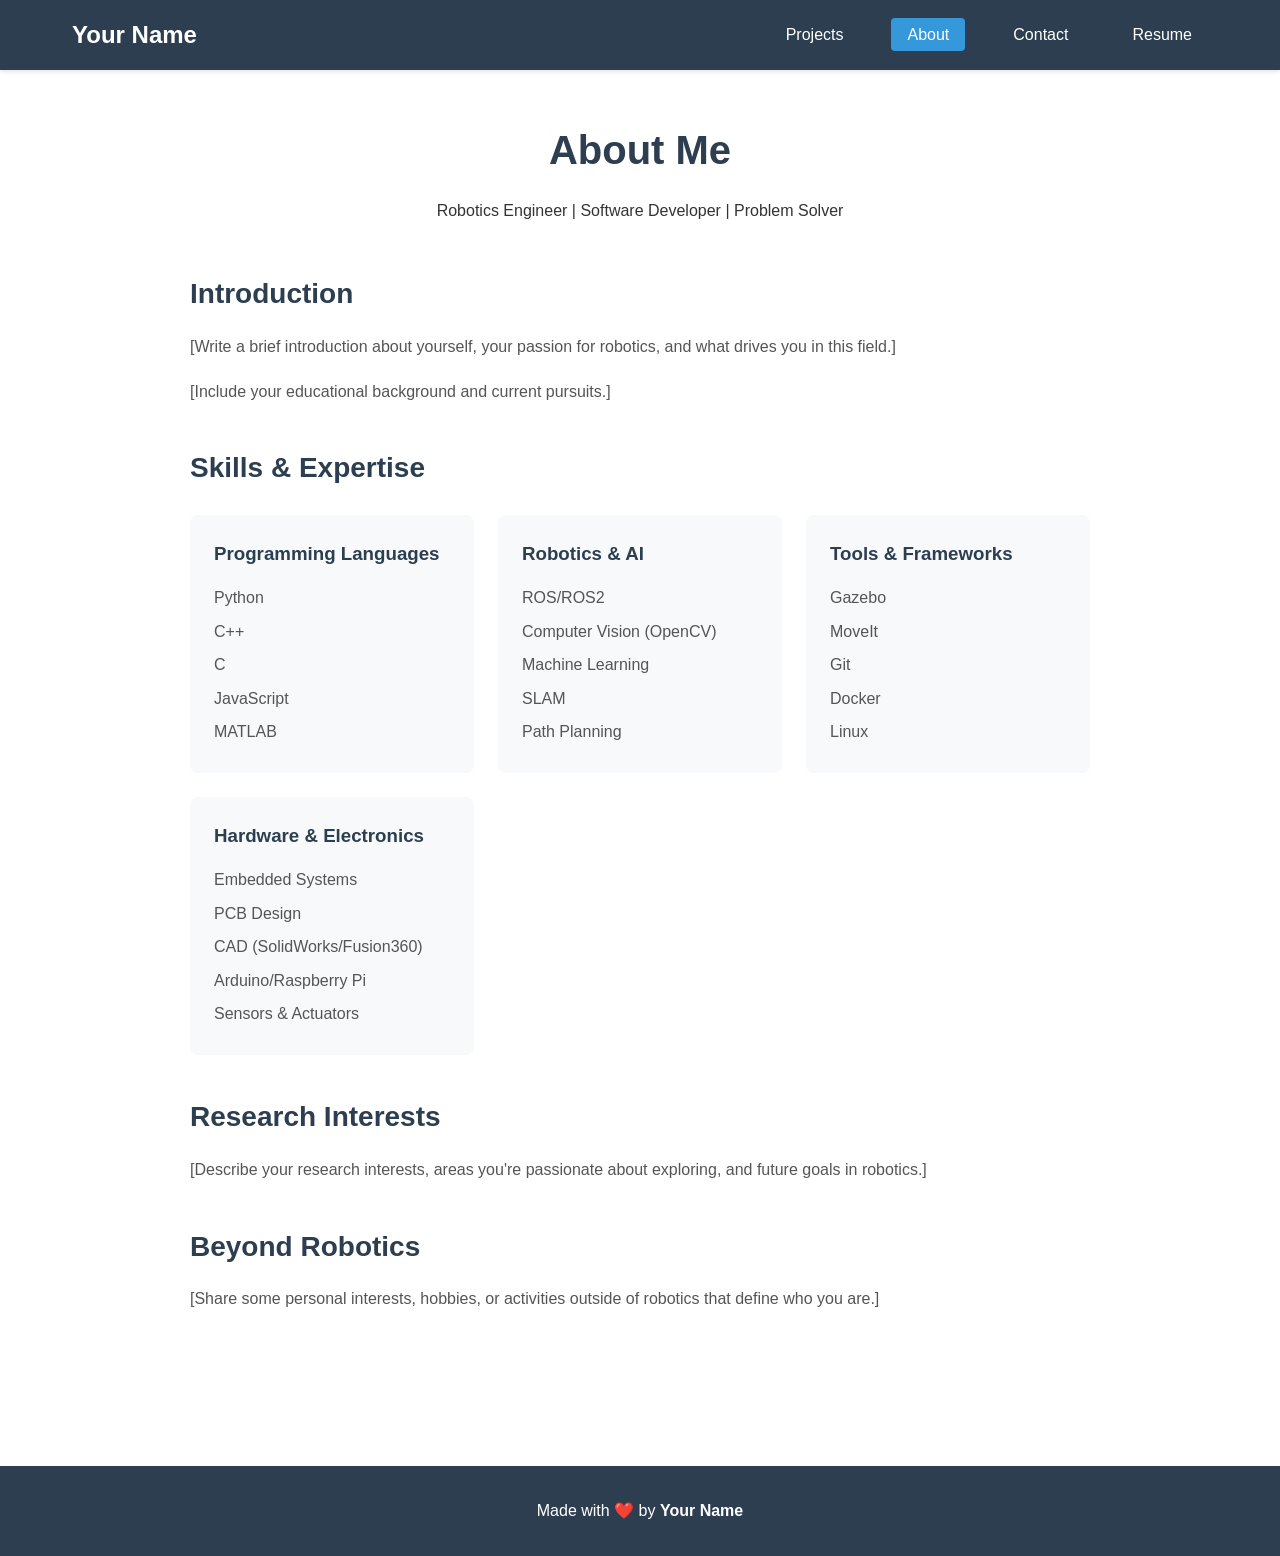
==== about.html @ c82264ea "Added temporary files to test website deployment" ====
<!DOCTYPE html>
<html lang="en">
<head>
    <meta charset="UTF-8">
    <meta name="viewport" content="width=device-width, initial-scale=1.0">
    <meta name="description" content="About - Your Name">
    <title>About - Your Name</title>
    <link rel="stylesheet" href="styles.css">
</head>
<body>
    <!-- Navigation -->
    <nav class="navbar">
        <div class="nav-container">
            <h1 class="nav-title">Your Name</h1>
            <ul class="nav-menu">
                <li><a href="index.html" class="nav-link">Projects</a></li>
                <li><a href="about.html" class="nav-link active">About</a></li>
                <li><a href="contact.html" class="nav-link">Contact</a></li>
                <li><a href="resume.html" class="nav-link">Resume</a></li>
            </ul>
        </div>
    </nav>

    <!-- Main Content -->
    <main class="container">
        <div class="about-container">
            <div class="about-header">
                <h1>About Me</h1>
                <p>Robotics Engineer | Software Developer | Problem Solver</p>
            </div>

            <div class="about-section">
                <h2>Introduction</h2>
                <p>
                    [Write a brief introduction about yourself, your passion for robotics, and what drives you in this field.]
                </p>
                <p>
                    [Include your educational background and current pursuits.]
                </p>
            </div>

            <div class="about-section">
                <h2>Skills & Expertise</h2>
                <div class="skills-grid">
                    <div class="skill-category">
                        <h3>Programming Languages</h3>
                        <ul>
                            <li>Python</li>
                            <li>C++</li>
                            <li>C</li>
                            <li>JavaScript</li>
                            <li>MATLAB</li>
                        </ul>
                    </div>

                    <div class="skill-category">
                        <h3>Robotics & AI</h3>
                        <ul>
                            <li>ROS/ROS2</li>
                            <li>Computer Vision (OpenCV)</li>
                            <li>Machine Learning</li>
                            <li>SLAM</li>
                            <li>Path Planning</li>
                        </ul>
                    </div>

                    <div class="skill-category">
                        <h3>Tools & Frameworks</h3>
                        <ul>
                            <li>Gazebo</li>
                            <li>MoveIt</li>
                            <li>Git</li>
                            <li>Docker</li>
                            <li>Linux</li>
                        </ul>
                    </div>

                    <div class="skill-category">
                        <h3>Hardware & Electronics</h3>
                        <ul>
                            <li>Embedded Systems</li>
                            <li>PCB Design</li>
                            <li>CAD (SolidWorks/Fusion360)</li>
                            <li>Arduino/Raspberry Pi</li>
                            <li>Sensors & Actuators</li>
                        </ul>
                    </div>
                </div>
            </div>

            <div class="about-section">
                <h2>Research Interests</h2>
                <p>
                    [Describe your research interests, areas you're passionate about exploring, and future goals in robotics.]
                </p>
            </div>

            <div class="about-section">
                <h2>Beyond Robotics</h2>
                <p>
                    [Share some personal interests, hobbies, or activities outside of robotics that define who you are.]
                </p>
            </div>
        </div>
    </main>

    <!-- Footer -->
    <footer class="footer">
        <p>Made with ❤️ by <strong>Your Name</strong></p>
    </footer>
</body>
</html>
---- styles.css ----
/* Global Styles */
* {
    margin: 0;
    padding: 0;
    box-sizing: border-box;
}

:root {
    --primary-color: #2c3e50;
    --secondary-color: #3498db;
    --accent-color: #e74c3c;
    --text-color: #333;
    --light-bg: #f8f9fa;
    --card-shadow: 0 4px 6px rgba(0, 0, 0, 0.1);
    --transition: all 0.3s ease;
}

body {
    font-family: -apple-system, BlinkMacSystemFont, 'Segoe UI', Roboto, Oxygen, Ubuntu, Cantarell, sans-serif;
    line-height: 1.6;
    color: var(--text-color);
    background-color: #fff;
}

/* Navigation */
.navbar {
    background-color: var(--primary-color);
    padding: 1rem 0;
    position: sticky;
    top: 0;
    z-index: 1000;
    box-shadow: 0 2px 4px rgba(0, 0, 0, 0.1);
}

.nav-container {
    max-width: 1200px;
    margin: 0 auto;
    padding: 0 2rem;
    display: flex;
    justify-content: space-between;
    align-items: center;
}

.nav-title {
    color: #fff;
    font-size: 1.5rem;
    font-weight: 600;
}

.nav-menu {
    list-style: none;
    display: flex;
    gap: 2rem;
}

.nav-link {
    color: #fff;
    text-decoration: none;
    font-weight: 500;
    transition: var(--transition);
    padding: 0.5rem 1rem;
    border-radius: 4px;
}

.nav-link:hover,
.nav-link.active {
    background-color: var(--secondary-color);
}

/* Container */
.container {
    max-width: 1200px;
    margin: 0 auto;
    padding: 3rem 2rem;
    min-height: calc(100vh - 200px);
}

/* Projects Grid */
.projects-grid {
    display: grid;
    grid-template-columns: repeat(auto-fill, minmax(350px, 1fr));
    gap: 2rem;
    margin-top: 2rem;
}

.project-card {
    background: #fff;
    border-radius: 8px;
    overflow: hidden;
    box-shadow: var(--card-shadow);
    transition: var(--transition);
}

.project-card:hover {
    transform: translateY(-5px);
    box-shadow: 0 8px 16px rgba(0, 0, 0, 0.15);
}

.project-card a {
    text-decoration: none;
    color: inherit;
    display: block;
}

.project-image {
    width: 100%;
    height: 250px;
    object-fit: cover;
}

.project-content {
    padding: 1.5rem;
}

.project-title {
    font-size: 1.25rem;
    margin-bottom: 0.75rem;
    color: var(--primary-color);
}

.project-description {
    color: #666;
    margin-bottom: 1rem;
    line-height: 1.6;
}

.project-tags {
    display: flex;
    flex-wrap: wrap;
    gap: 0.5rem;
}

.tag {
    background-color: var(--light-bg);
    color: var(--primary-color);
    padding: 0.25rem 0.75rem;
    border-radius: 20px;
    font-size: 0.875rem;
    font-weight: 500;
}

/* Project Detail Page */
.project-detail {
    max-width: 900px;
    margin: 0 auto;
}

.project-header {
    margin-bottom: 2rem;
}

.project-header h1 {
    font-size: 2.5rem;
    color: var(--primary-color);
    margin-bottom: 1rem;
}

.project-meta {
    display: flex;
    gap: 1rem;
    flex-wrap: wrap;
    margin-bottom: 1.5rem;
}

.project-detail-image {
    width: 100%;
    border-radius: 8px;
    margin: 2rem 0;
    box-shadow: var(--card-shadow);
}

.project-section {
    margin-bottom: 2.5rem;
}

.project-section h2 {
    font-size: 1.75rem;
    color: var(--primary-color);
    margin-bottom: 1rem;
    border-bottom: 2px solid var(--secondary-color);
    padding-bottom: 0.5rem;
}

.project-section p {
    color: #555;
    line-height: 1.8;
    margin-bottom: 1rem;
}

.project-section ul {
    margin-left: 2rem;
    color: #555;
}

.project-section ul li {
    margin-bottom: 0.5rem;
}

.github-link {
    display: inline-block;
    background-color: var(--primary-color);
    color: #fff;
    padding: 0.75rem 1.5rem;
    border-radius: 4px;
    text-decoration: none;
    font-weight: 500;
    transition: var(--transition);
    margin-top: 1rem;
}

.github-link:hover {
    background-color: var(--secondary-color);
}

/* About Page */
.about-container {
    max-width: 900px;
    margin: 0 auto;
}

.about-header {
    text-align: center;
    margin-bottom: 3rem;
}

.about-header h1 {
    font-size: 2.5rem;
    color: var(--primary-color);
    margin-bottom: 1rem;
}

.about-section {
    margin-bottom: 2.5rem;
}

.about-section h2 {
    font-size: 1.75rem;
    color: var(--primary-color);
    margin-bottom: 1rem;
}

.about-section p {
    color: #555;
    line-height: 1.8;
    margin-bottom: 1rem;
}

.skills-grid {
    display: grid;
    grid-template-columns: repeat(auto-fill, minmax(250px, 1fr));
    gap: 1.5rem;
    margin-top: 1.5rem;
}

.skill-category {
    background-color: var(--light-bg);
    padding: 1.5rem;
    border-radius: 8px;
}

.skill-category h3 {
    color: var(--primary-color);
    margin-bottom: 0.75rem;
}

.skill-category ul {
    list-style: none;
}

.skill-category ul li {
    padding: 0.25rem 0;
    color: #555;
}

/* Contact Page */
.contact-container {
    max-width: 700px;
    margin: 0 auto;
}

.contact-header {
    text-align: center;
    margin-bottom: 2rem;
}

.contact-header h1 {
    font-size: 2.5rem;
    color: var(--primary-color);
    margin-bottom: 1rem;
}

.contact-methods {
    display: grid;
    gap: 1.5rem;
    margin-top: 2rem;
}

.contact-method {
    background-color: var(--light-bg);
    padding: 1.5rem;
    border-radius: 8px;
    transition: var(--transition);
}

.contact-method:hover {
    box-shadow: var(--card-shadow);
}

.contact-method h3 {
    color: var(--primary-color);
    margin-bottom: 0.5rem;
}

.contact-method a {
    color: var(--secondary-color);
    text-decoration: none;
    font-weight: 500;
}

.contact-method a:hover {
    text-decoration: underline;
}

/* Resume Page */
.resume-container {
    max-width: 900px;
    margin: 0 auto;
}

.resume-header {
    text-align: center;
    margin-bottom: 2rem;
}

.resume-header h1 {
    font-size: 2.5rem;
    color: var(--primary-color);
    margin-bottom: 1rem;
}

.resume-section {
    margin-bottom: 2.5rem;
}

.resume-section h2 {
    font-size: 1.75rem;
    color: var(--primary-color);
    margin-bottom: 1rem;
    border-bottom: 2px solid var(--secondary-color);
    padding-bottom: 0.5rem;
}

.experience-item,
.education-item {
    margin-bottom: 1.5rem;
}

.experience-item h3,
.education-item h3 {
    color: var(--primary-color);
    margin-bottom: 0.25rem;
}

.experience-meta,
.education-meta {
    color: #777;
    font-style: italic;
    margin-bottom: 0.5rem;
}

.experience-item ul {
    margin-left: 2rem;
    color: #555;
}

/* Footer */
.footer {
    background-color: var(--primary-color);
    color: #fff;
    text-align: center;
    padding: 2rem;
    margin-top: 4rem;
}

/* Responsive Design */
@media (max-width: 768px) {
    .nav-container {
        flex-direction: column;
        gap: 1rem;
    }

    .nav-menu {
        flex-direction: column;
        gap: 0.5rem;
        text-align: center;
    }

    .projects-grid {
        grid-template-columns: 1fr;
    }

    .container {
        padding: 2rem 1rem;
    }

    .project-header h1,
    .about-header h1,
    .contact-header h1,
    .resume-header h1 {
        font-size: 2rem;
    }

    .skills-grid {
        grid-template-columns: 1fr;
    }
}

/* Print Styles for Resume */
@media print {
    .navbar,
    .footer {
        display: none;
    }

    .container {
        max-width: 100%;
        padding: 0;
    }

    .resume-section {
        page-break-inside: avoid;
    }
}
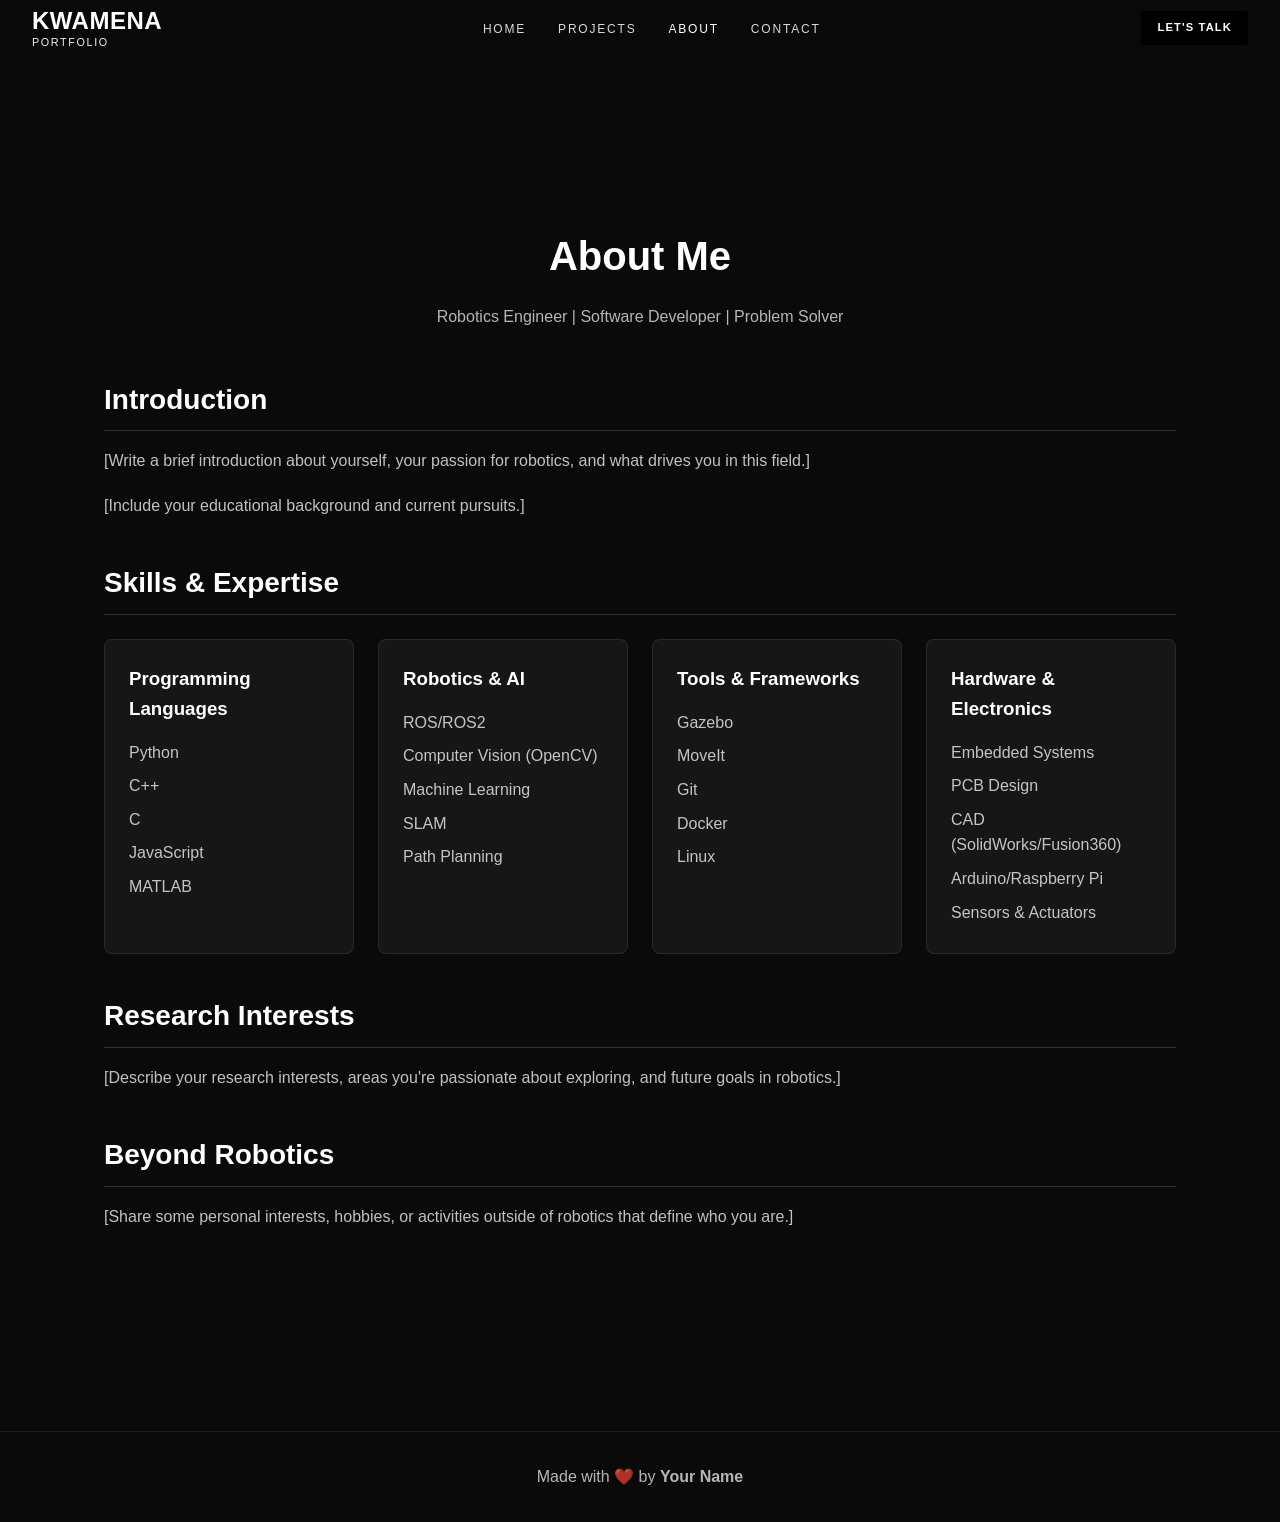
==== commit 5421cd63: "added java script components and fixed default templating. fixed core ux components as well." ====
--- a/about.html
+++ b/about.html
@@ -6,20 +6,28 @@
     <meta name="description" content="About - Your Name">
     <title>About - Your Name</title>
     <link rel="stylesheet" href="styles.css">
+    <link rel="stylesheet" href="css/header.css">
+    <link rel="stylesheet" href="css/theme.css">
 </head>
-<body>
-    <!-- Navigation -->
-    <nav class="navbar">
-        <div class="nav-container">
-            <h1 class="nav-title">Your Name</h1>
-            <ul class="nav-menu">
-                <li><a href="index.html" class="nav-link">Projects</a></li>
-                <li><a href="about.html" class="nav-link active">About</a></li>
-                <li><a href="contact.html" class="nav-link">Contact</a></li>
-                <li><a href="resume.html" class="nav-link">Resume</a></li>
+<body class="theme-dark">
+    <header class="sticky-header">
+        <a href="index.html" class="header-logo">
+            <span>KWAMENA</span>
+            <span>PORTFOLIO</span>
+        </a>
+        <nav>
+            <ul class="header-nav">
+                <li><a href="index.html">Home</a></li>
+                <li><a href="index.html#projects">Projects</a></li>
+                <li><a href="about.html" class="active">About</a></li>
+                <li><a href="contact.html">Contact</a></li>
             </ul>
+        </nav>
+        <div class="header-cta">
+            <a href="contact.html" class="btn">Let's Talk</a>
+            <button type="button" class="btn menu-toggle" aria-label="Menu">Menu</button>
         </div>
-    </nav>
+    </header>
 
     <!-- Main Content -->
     <main class="container">
@@ -108,5 +116,6 @@
     <footer class="footer">
         <p>Made with ❤️ by <strong>Your Name</strong></p>
     </footer>
+    <script src="js/header.js"></script>
 </body>
 </html>
--- a/styles.css
+++ b/styles.css
@@ -418,6 +418,7 @@
 /* Print Styles for Resume */
 @media print {
     .navbar,
+    .sticky-header,
     .footer {
         display: none;
     }
--- a/css/header.css
+++ b/css/header.css
@@ -0,0 +1,150 @@
+/* ===== Unified Sticky Header (site-wide) ===== */
+
+:root {
+  --header-height: 80px;
+  --header-height-condensed: 56px;
+  --header-transition: height 0.35s ease, background-color 0.35s ease, backdrop-filter 0.35s ease;
+}
+
+.sticky-header {
+  position: fixed;
+  top: 0;
+  left: 0;
+  right: 0;
+  z-index: 1000;
+  height: var(--header-height);
+  display: flex;
+  align-items: center;
+  justify-content: space-between;
+  padding: 0 2rem;
+  transition: var(--header-transition);
+  background-color: transparent;
+  backdrop-filter: none;
+}
+
+/* Condensed state (scroll > threshold, or on no-video pages via .theme-dark) */
+.sticky-header.is-condensed {
+  height: var(--header-height-condensed);
+  background-color: rgba(10, 10, 10, 0.92);
+  backdrop-filter: blur(12px);
+}
+
+/* On dark-theme pages: header starts dark (no hero video behind it) */
+body.theme-dark .sticky-header {
+  background-color: rgba(10, 10, 10, 0.92);
+  backdrop-filter: blur(12px);
+}
+
+body.theme-dark .sticky-header.is-condensed {
+  background-color: rgba(10, 10, 10, 0.96);
+}
+
+.sticky-header .header-logo {
+  font-size: 1.5rem;
+  font-weight: 700;
+  color: #fff;
+  text-decoration: none;
+  letter-spacing: 0.02em;
+  line-height: 1.2;
+}
+
+.sticky-header .header-logo span:first-child {
+  display: block;
+  font-size: 1em;
+}
+
+.sticky-header .header-logo span:last-child {
+  display: block;
+  font-size: 0.45em;
+  font-weight: 500;
+  letter-spacing: 0.15em;
+  opacity: 0.95;
+}
+
+.sticky-header .header-nav {
+  display: flex;
+  align-items: center;
+  gap: 2rem;
+  list-style: none;
+  margin: 0;
+  padding: 0;
+}
+
+.sticky-header .header-nav a {
+  color: #fff;
+  text-decoration: none;
+  font-size: 0.75rem;
+  font-weight: 500;
+  letter-spacing: 0.15em;
+  text-transform: uppercase;
+  transition: opacity 0.2s ease;
+}
+
+.sticky-header .header-nav a:hover,
+.sticky-header .header-nav a.active {
+  opacity: 1;
+}
+
+.sticky-header .header-nav a:not(.active) {
+  opacity: 0.85;
+}
+
+.sticky-header .header-cta {
+  display: flex;
+  align-items: center;
+  gap: 0.75rem;
+}
+
+.sticky-header .header-cta .btn {
+  padding: 0.5rem 1rem;
+  font-size: 0.7rem;
+  font-weight: 600;
+  letter-spacing: 0.1em;
+  text-transform: uppercase;
+  color: #fff;
+  background: #000;
+  border: none;
+  border-radius: 2px;
+  cursor: pointer;
+  text-decoration: none;
+  transition: background 0.2s ease, color 0.2s ease;
+}
+
+.sticky-header .header-cta .btn:hover {
+  background: #222;
+}
+
+.sticky-header .menu-toggle {
+  display: none;
+  background: none;
+  border: none;
+  color: #fff;
+  padding: 0.5rem;
+  cursor: pointer;
+  font: inherit;
+}
+
+@media (max-width: 768px) {
+  .sticky-header {
+    padding: 0 1rem;
+  }
+
+  .sticky-header .header-nav {
+    display: none;
+  }
+
+  .sticky-header .header-cta {
+    gap: 0.5rem;
+  }
+
+  .sticky-header .header-cta .btn {
+    padding: 0.4rem 0.75rem;
+    font-size: 0.65rem;
+  }
+
+  .sticky-header .menu-toggle {
+    display: flex;
+    align-items: center;
+    justify-content: center;
+  }
+}
--- a/css/theme.css
+++ b/css/theme.css
@@ -0,0 +1,113 @@
+/* ===== Dark minimalist theme (no-video pages) ===== */
+
+body.theme-dark {
+  background-color: #0a0a0a;
+  color: #e5e5e5;
+}
+
+body.theme-dark .container,
+body.theme-dark .about-container,
+body.theme-dark .contact-container,
+body.theme-dark .resume-container,
+body.theme-dark .project-detail {
+  max-width: 1200px;
+  margin: 0 auto;
+  padding: calc(var(--header-height, 80px) + 2rem) 2rem 3rem;
+  min-height: calc(100vh - 200px);
+}
+
+body.theme-dark .about-header h1,
+body.theme-dark .contact-header h1,
+body.theme-dark .resume-header h1,
+body.theme-dark .project-header h1 {
+  color: #fff;
+  font-size: 2.5rem;
+  margin-bottom: 1rem;
+}
+
+body.theme-dark .about-header p,
+body.theme-dark .contact-header p,
+body.theme-dark .resume-header p {
+  color: rgba(255, 255, 255, 0.7);
+}
+
+body.theme-dark .about-section h2,
+body.theme-dark .contact-methods h3,
+body.theme-dark .resume-section h2,
+body.theme-dark .project-section h2 {
+  color: #fff;
+  font-size: 1.75rem;
+  border-bottom: 1px solid rgba(255, 255, 255, 0.15);
+  padding-bottom: 0.5rem;
+  margin-bottom: 1rem;
+}
+
+body.theme-dark .about-section p,
+body.theme-dark .about-section ul li,
+body.theme-dark .contact-method p,
+body.theme-dark .resume-section p,
+body.theme-dark .resume-section ul li,
+body.theme-dark .experience-meta,
+body.theme-dark .education-meta,
+body.theme-dark .project-section p,
+body.theme-dark .project-section ul li {
+  color: rgba(255, 255, 255, 0.75);
+}
+
+body.theme-dark .skill-category,
+body.theme-dark .contact-method {
+  background: rgba(255, 255, 255, 0.05);
+  border: 1px solid rgba(255, 255, 255, 0.08);
+  border-radius: 8px;
+  padding: 1.5rem;
+}
+
+body.theme-dark .skill-category h3,
+body.theme-dark .contact-method h3,
+body.theme-dark .experience-item h3,
+body.theme-dark .education-item h3 {
+  color: #fff;
+  margin-bottom: 0.75rem;
+}
+
+body.theme-dark .contact-method a {
+  color: #aaa;
+}
+
+body.theme-dark .contact-method a:hover {
+  color: #fff;
+}
+
+body.theme-dark .tag {
+  background: rgba(255, 255, 255, 0.1);
+  color: #e5e5e5;
+}
+
+body.theme-dark .project-detail-image {
+  border-radius: 8px;
+  border: 1px solid rgba(255, 255, 255, 0.1);
+}
+
+body.theme-dark .github-link {
+  background: #fff;
+  color: #0a0a0a;
+}
+
+body.theme-dark .github-link:hover {
+  background: rgba(255, 255, 255, 0.9);
+}
+
+body.theme-dark .footer {
+  background: #0a0a0a;
+  border-top: 1px solid rgba(255, 255, 255, 0.08);
+  color: rgba(255, 255, 255, 0.7);
+}
+
+@media (max-width: 768px) {
+  body.theme-dark .container,
+  body.theme-dark .about-container,
+  body.theme-dark .contact-container,
+  body.theme-dark .resume-container {
+    padding: 2rem 1rem;
+  }
+}
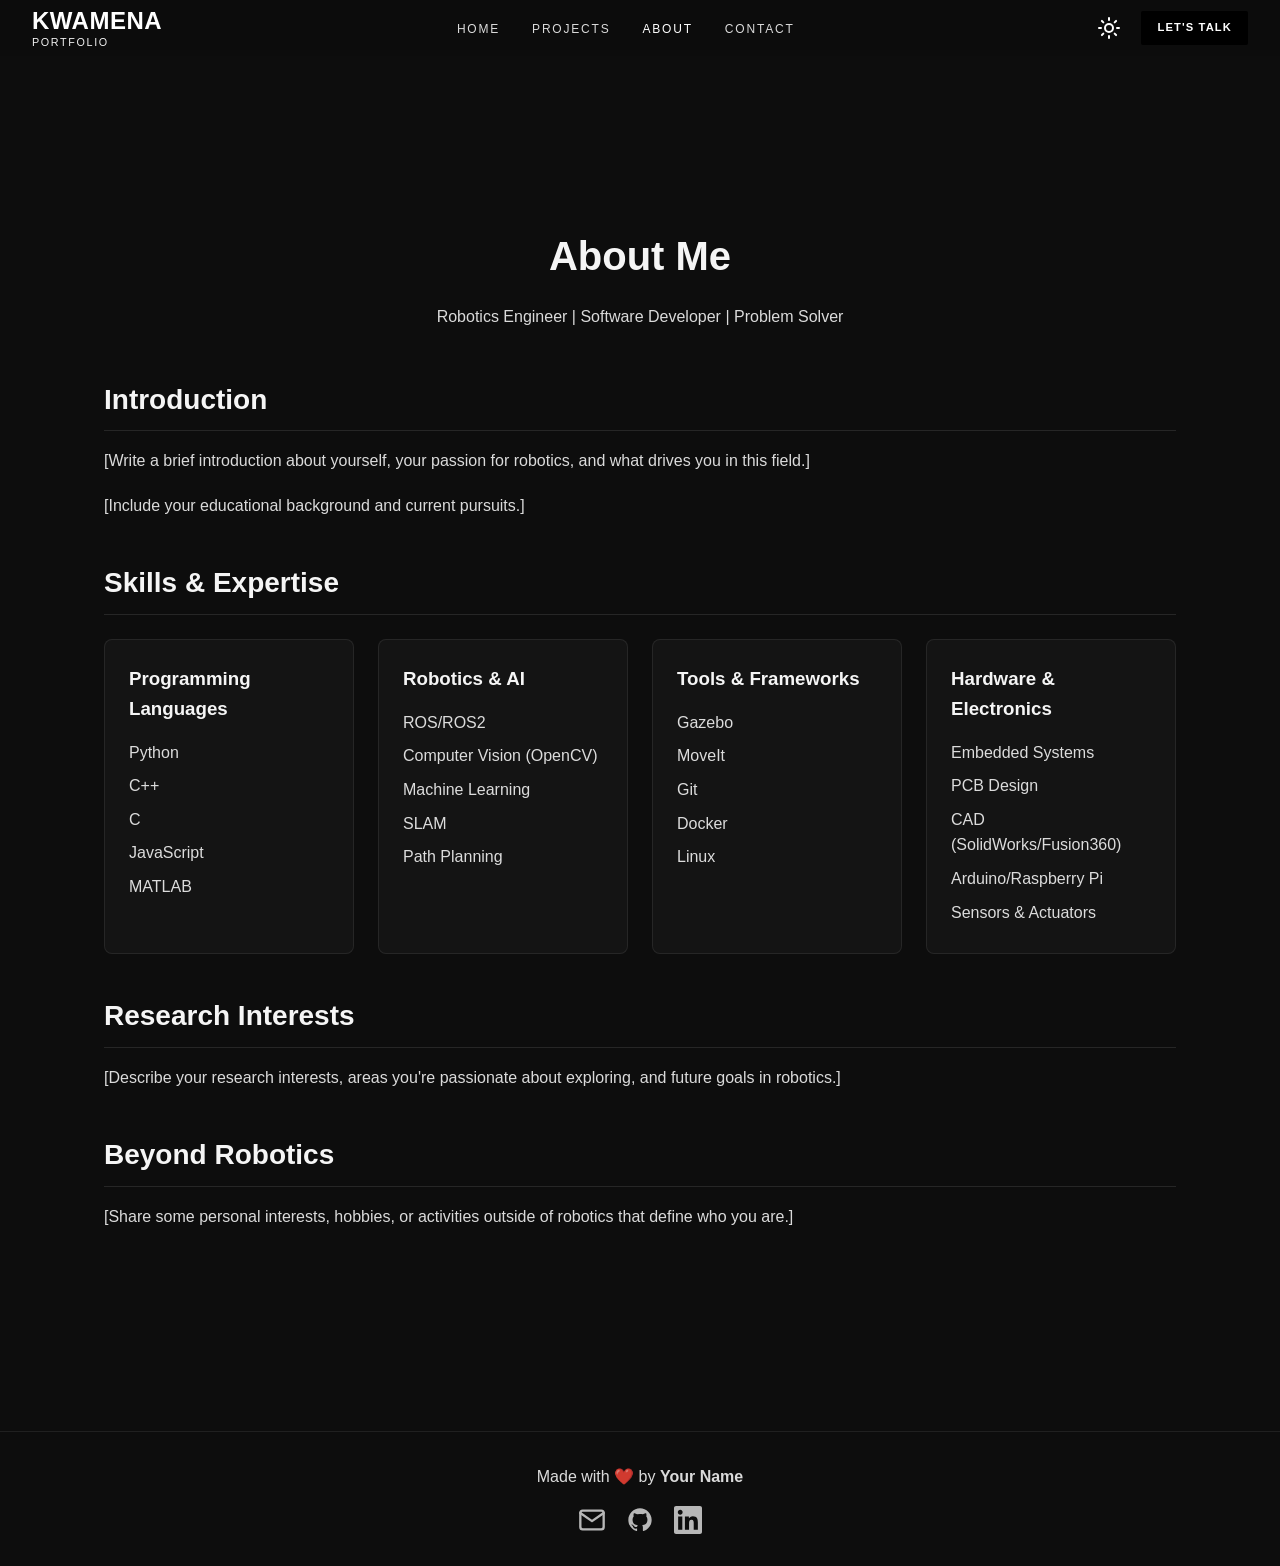
==== commit 4cb4fa7b: "Updated scrolling to be seamless, unified CSS palette to be dark only. Added text and project labels" ====
--- a/about.html
+++ b/about.html
@@ -10,6 +10,7 @@
     <link rel="stylesheet" href="css/theme.css">
 </head>
 <body class="theme-dark">
+    <!-- start header -->
     <header class="sticky-header">
         <a href="index.html" class="header-logo">
             <span>KWAMENA</span>
@@ -24,10 +25,24 @@
             </ul>
         </nav>
         <div class="header-cta">
+            <button type="button" id="theme-toggle" aria-label="Switch to light mode"></button>
             <a href="contact.html" class="btn">Let's Talk</a>
-            <button type="button" class="btn menu-toggle" aria-label="Menu">Menu</button>
+            <button type="button" class="btn menu-toggle" aria-label="Open menu">Menu</button>
         </div>
     </header>
+    <div class="nav-drawer-overlay" id="nav-overlay" aria-hidden="true"></div>
+    <div class="nav-drawer" id="nav-drawer" aria-label="Mobile navigation">
+        <nav class="nav-drawer-inner">
+            <ul class="nav-drawer-list">
+                <li><a href="index.html">Home</a></li>
+                <li><a href="index.html#projects">Projects</a></li>
+                <li><a href="about.html" class="active">About</a></li>
+                <li><a href="contact.html">Contact</a></li>
+            </ul>
+        </nav>
+    </div>
+
+    <!-- end header -->
 
     <!-- Main Content -->
     <main class="container">
@@ -112,10 +127,19 @@
         </div>
     </main>
 
-    <!-- Footer -->
+    <!-- start footer -->
     <footer class="footer">
         <p>Made with ❤️ by <strong>Your Name</strong></p>
+        <div class="footer-social">
+            <a data-social="email" href="#" aria-label="Email"><img src="assets/icons/email.svg" width="28" height="28" alt="" class="footer-icon"></a>
+            <a data-social="github" href="#" target="_blank" rel="noopener" aria-label="GitHub"><img src="assets/icons/github.svg" width="28" height="28" alt="" class="footer-icon"></a>
+            <a data-social="linkedIn" href="#" target="_blank" rel="noopener" aria-label="LinkedIn"><img src="assets/icons/linkedin.svg" width="28" height="28" alt="" class="footer-icon"></a>
+        </div>
     </footer>
+
+    <!-- end footer -->
     <script src="js/header.js"></script>
+    <script type="module" src="js/footer-social.js"></script>
+    <script src="js/theme.js"></script>
 </body>
 </html>
--- a/styles.css
+++ b/styles.css
@@ -382,6 +382,43 @@
     margin-top: 4rem;
 }
 
+.footer-social {
+    display: flex;
+    justify-content: center;
+    align-items: center;
+    gap: 1.25rem;
+    margin-top: 1rem;
+}
+
+.footer-social a {
+    display: inline-flex;
+    align-items: center;
+    justify-content: center;
+    opacity: 0.7;
+    transition: opacity 0.2s ease;
+}
+
+.footer-social a:hover {
+    opacity: 1;
+}
+
+.footer-social .footer-icon {
+    width: 28px;
+    height: 28px;
+    max-width: 32px;
+    max-height: 32px;
+    object-fit: contain;
+    display: block;
+}
+
+body.theme-dark .footer .footer-icon {
+    filter: brightness(0) invert(1);
+}
+
+body.theme-light .footer .footer-icon {
+    filter: brightness(0);
+}
+
 /* Responsive Design */
 @media (max-width: 768px) {
     .nav-container {
--- a/css/header.css
+++ b/css/header.css
@@ -22,21 +22,87 @@
   backdrop-filter: none;
 }
 
-/* Condensed state (scroll > threshold, or on no-video pages via .theme-dark) */
+/* Condensed state — unified dark palette */
 .sticky-header.is-condensed {
   height: var(--header-height-condensed);
-  background-color: rgba(10, 10, 10, 0.92);
+  background-color: rgba(13, 13, 13, 0.95);
   backdrop-filter: blur(12px);
 }
 
-/* On dark-theme pages: header starts dark (no hero video behind it) */
+/* On dark-theme pages: header uses same dark as content */
 body.theme-dark .sticky-header {
-  background-color: rgba(10, 10, 10, 0.92);
+  background-color: rgba(13, 13, 13, 0.95);
   backdrop-filter: blur(12px);
 }
 
 body.theme-dark .sticky-header.is-condensed {
-  background-color: rgba(10, 10, 10, 0.96);
+  background-color: rgba(13, 13, 13, 0.98);
+}
+
+/* Light theme: condensed header has light bg + dark text */
+body.theme-light .sticky-header {
+  background-color: transparent;
+}
+
+body.theme-light .sticky-header.is-condensed {
+  background-color: rgba(255, 255, 255, 0.95);
+  backdrop-filter: blur(12px);
+}
+
+body.theme-light .sticky-header.is-condensed .header-logo,
+body.theme-light .sticky-header.is-condensed .header-nav a,
+body.theme-light .sticky-header.is-condensed .header-cta .btn,
+body.theme-light .sticky-header.is-condensed .theme-toggle-icon {
+  color: #1a1a1a;
+}
+
+body.theme-light .sticky-header.is-condensed .header-cta .btn {
+  background: #1a1a1a;
+  color: #fff;
+}
+
+body.theme-light .sticky-header.is-condensed .header-cta .btn:hover {
+  background: #333;
+}
+
+
+/* Theme toggle button */
+#theme-toggle {
+  display: flex;
+  align-items: center;
+  justify-content: center;
+  width: 40px;
+  height: 40px;
+  padding: 0;
+  border: none;
+  background: transparent;
+  cursor: pointer;
+  border-radius: 4px;
+  transition: opacity 0.2s ease;
+}
+
+#theme-toggle:hover {
+  opacity: 0.85;
+}
+
+#theme-toggle .theme-toggle-icon {
+  width: 24px;
+  height: 24px;
+  display: block;
+  color: inherit;
+}
+
+#theme-toggle img.theme-toggle-icon {
+  object-fit: contain;
+}
+
+/* Toggle icon: white on dark/transparent header (default) */
+.sticky-header #theme-toggle img {
+  filter: brightness(0) invert(1);
+}
+
+body.theme-light .sticky-header.is-condensed #theme-toggle img {
+  filter: none;
 }
 
 .sticky-header .header-logo {
@@ -148,3 +214,81 @@
     justify-content: center;
   }
 }
+
+/* ----- Mobile menu drawer ----- */
+.nav-drawer-overlay {
+  position: fixed;
+  inset: 0;
+  background: rgba(0, 0, 0, 0.5);
+  z-index: 998;
+  opacity: 0;
+  pointer-events: none;
+  transition: opacity 0.25s ease;
+}
+
+@media (prefers-reduced-motion: reduce) {
+  .nav-drawer-overlay,
+  .nav-drawer {
+    transition: none;
+  }
+}
+
+body.menu-open .nav-drawer-overlay {
+  opacity: 1;
+  pointer-events: auto;
+}
+
+.nav-drawer {
+  position: fixed;
+  top: 0;
+  right: 0;
+  width: 280px;
+  max-width: 85vw;
+  height: 100%;
+  background: #0d0d0d;
+  z-index: 999;
+  transform: translateX(100%);
+  transition: transform 0.3s ease;
+  overflow-y: auto;
+}
+
+body.menu-open .nav-drawer {
+  transform: translateX(0);
+}
+
+.nav-drawer-inner {
+  padding: calc(var(--header-height, 80px) + 1.5rem) 1.5rem 1.5rem;
+}
+
+.nav-drawer-list {
+  list-style: none;
+  margin: 0;
+  padding: 0;
+}
+
+.nav-drawer-list li {
+  border-bottom: 1px solid rgba(255, 255, 255, 0.1);
+}
+
+.nav-drawer-list a {
+  display: block;
+  padding: 1rem 0;
+  color: #fff;
+  text-decoration: none;
+  font-size: 0.9rem;
+  font-weight: 500;
+  letter-spacing: 0.1em;
+  text-transform: uppercase;
+  transition: opacity 0.2s ease;
+}
+
+.nav-drawer-list a:hover {
+  opacity: 0.85;
+}
+
+@media (min-width: 769px) {
+  .nav-drawer-overlay,
+  .nav-drawer {
+    display: none;
+  }
+}
--- a/css/theme.css
+++ b/css/theme.css
@@ -1,8 +1,31 @@
-/* ===== Dark minimalist theme (no-video pages) ===== */
+/* ===== Unified dark palette (1820-style) ===== */
+:root {
+  --palette-bg-dark: #0d0d0d;
+  --palette-bg-dark-subtle: #141414;
+  --palette-text-primary: #f5f5f5;
+  --palette-text-muted: rgba(255, 255, 255, 0.85);
+  --palette-text-dim: rgba(255, 255, 255, 0.7);
+  --palette-border: rgba(255, 255, 255, 0.1);
+  --palette-border-subtle: rgba(255, 255, 255, 0.08);
+  --palette-accent-gray: #888;
+}
+
+/* ===== Reduced motion ===== */
+@media (prefers-reduced-motion: reduce) {
+  *,
+  *::before,
+  *::after {
+    animation-duration: 0.01ms !important;
+    animation-iteration-count: 1 !important;
+    transition-duration: 0.05ms !important;
+  }
+}
+
+/* ===== Dark theme (no-video pages + portfolio content default) ===== */
 
 body.theme-dark {
-  background-color: #0a0a0a;
-  color: #e5e5e5;
+  background-color: var(--palette-bg-dark);
+  color: var(--palette-text-primary);
 }
 
 body.theme-dark .container,
@@ -20,7 +43,7 @@
 body.theme-dark .contact-header h1,
 body.theme-dark .resume-header h1,
 body.theme-dark .project-header h1 {
-  color: #fff;
+  color: var(--palette-text-primary);
   font-size: 2.5rem;
   margin-bottom: 1rem;
 }
@@ -28,16 +51,16 @@
 body.theme-dark .about-header p,
 body.theme-dark .contact-header p,
 body.theme-dark .resume-header p {
-  color: rgba(255, 255, 255, 0.7);
+  color: var(--palette-text-muted);
 }
 
 body.theme-dark .about-section h2,
 body.theme-dark .contact-methods h3,
 body.theme-dark .resume-section h2,
 body.theme-dark .project-section h2 {
-  color: #fff;
+  color: var(--palette-text-primary);
   font-size: 1.75rem;
-  border-bottom: 1px solid rgba(255, 255, 255, 0.15);
+  border-bottom: 1px solid var(--palette-border);
   padding-bottom: 0.5rem;
   margin-bottom: 1rem;
 }
@@ -51,13 +74,13 @@
 body.theme-dark .education-meta,
 body.theme-dark .project-section p,
 body.theme-dark .project-section ul li {
-  color: rgba(255, 255, 255, 0.75);
+  color: var(--palette-text-muted);
 }
 
 body.theme-dark .skill-category,
 body.theme-dark .contact-method {
-  background: rgba(255, 255, 255, 0.05);
-  border: 1px solid rgba(255, 255, 255, 0.08);
+  background: var(--palette-bg-dark-subtle);
+  border: 1px solid var(--palette-border-subtle);
   border-radius: 8px;
   padding: 1.5rem;
 }
@@ -66,41 +89,94 @@
 body.theme-dark .contact-method h3,
 body.theme-dark .experience-item h3,
 body.theme-dark .education-item h3 {
-  color: #fff;
+  color: var(--palette-text-primary);
   margin-bottom: 0.75rem;
 }
 
 body.theme-dark .contact-method a {
-  color: #aaa;
+  color: var(--palette-text-muted);
 }
 
 body.theme-dark .contact-method a:hover {
-  color: #fff;
+  color: var(--palette-text-primary);
 }
 
 body.theme-dark .tag {
   background: rgba(255, 255, 255, 0.1);
-  color: #e5e5e5;
+  color: var(--palette-text-primary);
 }
 
 body.theme-dark .project-detail-image {
   border-radius: 8px;
-  border: 1px solid rgba(255, 255, 255, 0.1);
+  border: 1px solid var(--palette-border);
 }
 
 body.theme-dark .github-link {
+  background: var(--palette-text-primary);
+  color: var(--palette-bg-dark);
+}
+
+body.theme-dark .github-link:hover {
   background: #fff;
-  color: #0a0a0a;
-}
-
-body.theme-dark .github-link:hover {
-  background: rgba(255, 255, 255, 0.9);
 }
 
 body.theme-dark .footer {
-  background: #0a0a0a;
-  border-top: 1px solid rgba(255, 255, 255, 0.08);
-  color: rgba(255, 255, 255, 0.7);
+  background: var(--palette-bg-dark);
+  border-top: 1px solid var(--palette-border-subtle);
+  color: var(--palette-text-muted);
+}
+
+/* Homepage projects section: same unified dark palette */
+body.theme-dark .portfolio-content {
+  background: var(--palette-bg-dark);
+}
+
+body.theme-dark .portfolio-content .content-section h2 {
+  color: var(--palette-text-primary);
+}
+
+body.theme-dark .portfolio-content .content-section p,
+body.theme-dark .portfolio-content .content-section a {
+  color: var(--palette-text-muted);
+}
+
+body.theme-dark .portfolio-content .content-section a:hover {
+  color: var(--palette-text-primary);
+}
+
+/* Project cards (homepage grid) — dark theme */
+body.theme-dark .portfolio-content .project-card,
+body.theme-dark .project-card {
+  background: var(--palette-bg-dark-subtle);
+  border: 1px solid var(--palette-border-subtle);
+  color: inherit;
+}
+
+body.theme-dark .portfolio-content .project-card:hover,
+body.theme-dark .project-card:hover {
+  border-color: var(--palette-border);
+  box-shadow: 0 8px 24px rgba(0, 0, 0, 0.4);
+}
+
+body.theme-dark .portfolio-content .project-title,
+body.theme-dark .project-title {
+  color: #f5f5f5;
+}
+
+body.theme-dark .portfolio-content .project-description,
+body.theme-dark .project-description {
+  color: var(--palette-text-muted);
+}
+
+body.theme-dark .portfolio-content .project-card a,
+body.theme-dark .project-card a {
+  color: inherit;
+}
+
+body.theme-dark .portfolio-content .project-card .tag,
+body.theme-dark .project-card .tag {
+  background: rgba(255, 255, 255, 0.1);
+  color: var(--palette-text-primary);
 }
 
 @media (max-width: 768px) {
@@ -111,3 +187,161 @@
     padding: 2rem 1rem;
   }
 }
+
+/* ===== Light theme (user toggle or default on hero page) ===== */
+
+body.theme-light {
+  background-color: #f5f5f5;
+  color: #1a1a1a;
+  transition: background-color 0.2s ease, color 0.2s ease;
+}
+
+body.theme-dark {
+  transition: background-color 0.2s ease, color 0.2s ease;
+}
+
+body.theme-light .container,
+body.theme-light .about-container,
+body.theme-light .contact-container,
+body.theme-light .resume-container,
+body.theme-light .project-detail {
+  max-width: 1200px;
+  margin: 0 auto;
+  padding: calc(var(--header-height, 80px) + 2rem) 2rem 3rem;
+  min-height: calc(100vh - 200px);
+}
+
+body.theme-light .about-header h1,
+body.theme-light .contact-header h1,
+body.theme-light .resume-header h1,
+body.theme-light .project-header h1 {
+  color: #1a1a1a;
+}
+
+body.theme-light .about-header p,
+body.theme-light .contact-header p,
+body.theme-light .resume-header p {
+  color: #444;
+}
+
+body.theme-light .about-section h2,
+body.theme-light .resume-section h2,
+body.theme-light .project-section h2 {
+  color: #1a1a1a;
+  border-bottom-color: rgba(0, 0, 0, 0.12);
+}
+
+body.theme-light .about-section p,
+body.theme-light .about-section ul li,
+body.theme-light .contact-method p,
+body.theme-light .resume-section p,
+body.theme-light .resume-section ul li,
+body.theme-light .experience-meta,
+body.theme-light .education-meta,
+body.theme-light .project-section p,
+body.theme-light .project-section ul li {
+  color: #444;
+}
+
+body.theme-light .skill-category,
+body.theme-light .contact-method {
+  background: #fff;
+  border: 1px solid rgba(0, 0, 0, 0.08);
+}
+
+body.theme-light .skill-category h3,
+body.theme-light .contact-method h3,
+body.theme-light .experience-item h3,
+body.theme-light .education-item h3 {
+  color: #1a1a1a;
+}
+
+body.theme-light .contact-method a {
+  color: #333;
+}
+
+body.theme-light .contact-method a:hover {
+  color: #000;
+}
+
+body.theme-light .tag {
+  background: rgba(0, 0, 0, 0.08);
+  color: #1a1a1a;
+}
+
+body.theme-light .project-detail-image {
+  border-color: rgba(0, 0, 0, 0.1);
+}
+
+body.theme-light .github-link {
+  background: #1a1a1a;
+  color: #fff;
+}
+
+body.theme-light .github-link:hover {
+  background: #333;
+}
+
+body.theme-light .footer {
+  background: #eee;
+  border-top: 1px solid rgba(0, 0, 0, 0.08);
+  color: #444;
+}
+
+body.theme-light .footer .footer-social a {
+  color: #333;
+}
+
+body.theme-light .footer .footer-social a:hover {
+  opacity: 1;
+}
+
+/* Homepage projects section — light theme (readable text) */
+body.theme-light .portfolio-content {
+  background: #f5f5f5;
+  color: #1a1a1a;
+}
+
+body.theme-light .portfolio-content .content-section h2 {
+  color: #111;
+}
+
+body.theme-light .portfolio-content .content-section p,
+body.theme-light .portfolio-content .content-section a {
+  color: #444;
+}
+
+body.theme-light .portfolio-content .content-section a:hover {
+  color: #000;
+}
+
+body.theme-light .portfolio-content .project-card,
+body.theme-light .project-card {
+  background: #fff;
+  border: 1px solid rgba(0, 0, 0, 0.08);
+}
+
+body.theme-light .portfolio-content .project-title,
+body.theme-light .project-title {
+  color: #111;
+}
+
+body.theme-light .portfolio-content .project-description,
+body.theme-light .project-description {
+  color: #444;
+}
+
+body.theme-light .portfolio-content .project-card .tag,
+body.theme-light .project-card .tag {
+  background: rgba(0, 0, 0, 0.08);
+  color: #1a1a1a;
+}
+
+@media (max-width: 768px) {
+  body.theme-light .container,
+  body.theme-light .about-container,
+  body.theme-light .contact-container,
+  body.theme-light .resume-container {
+    padding: 2rem 1rem;
+  }
+}
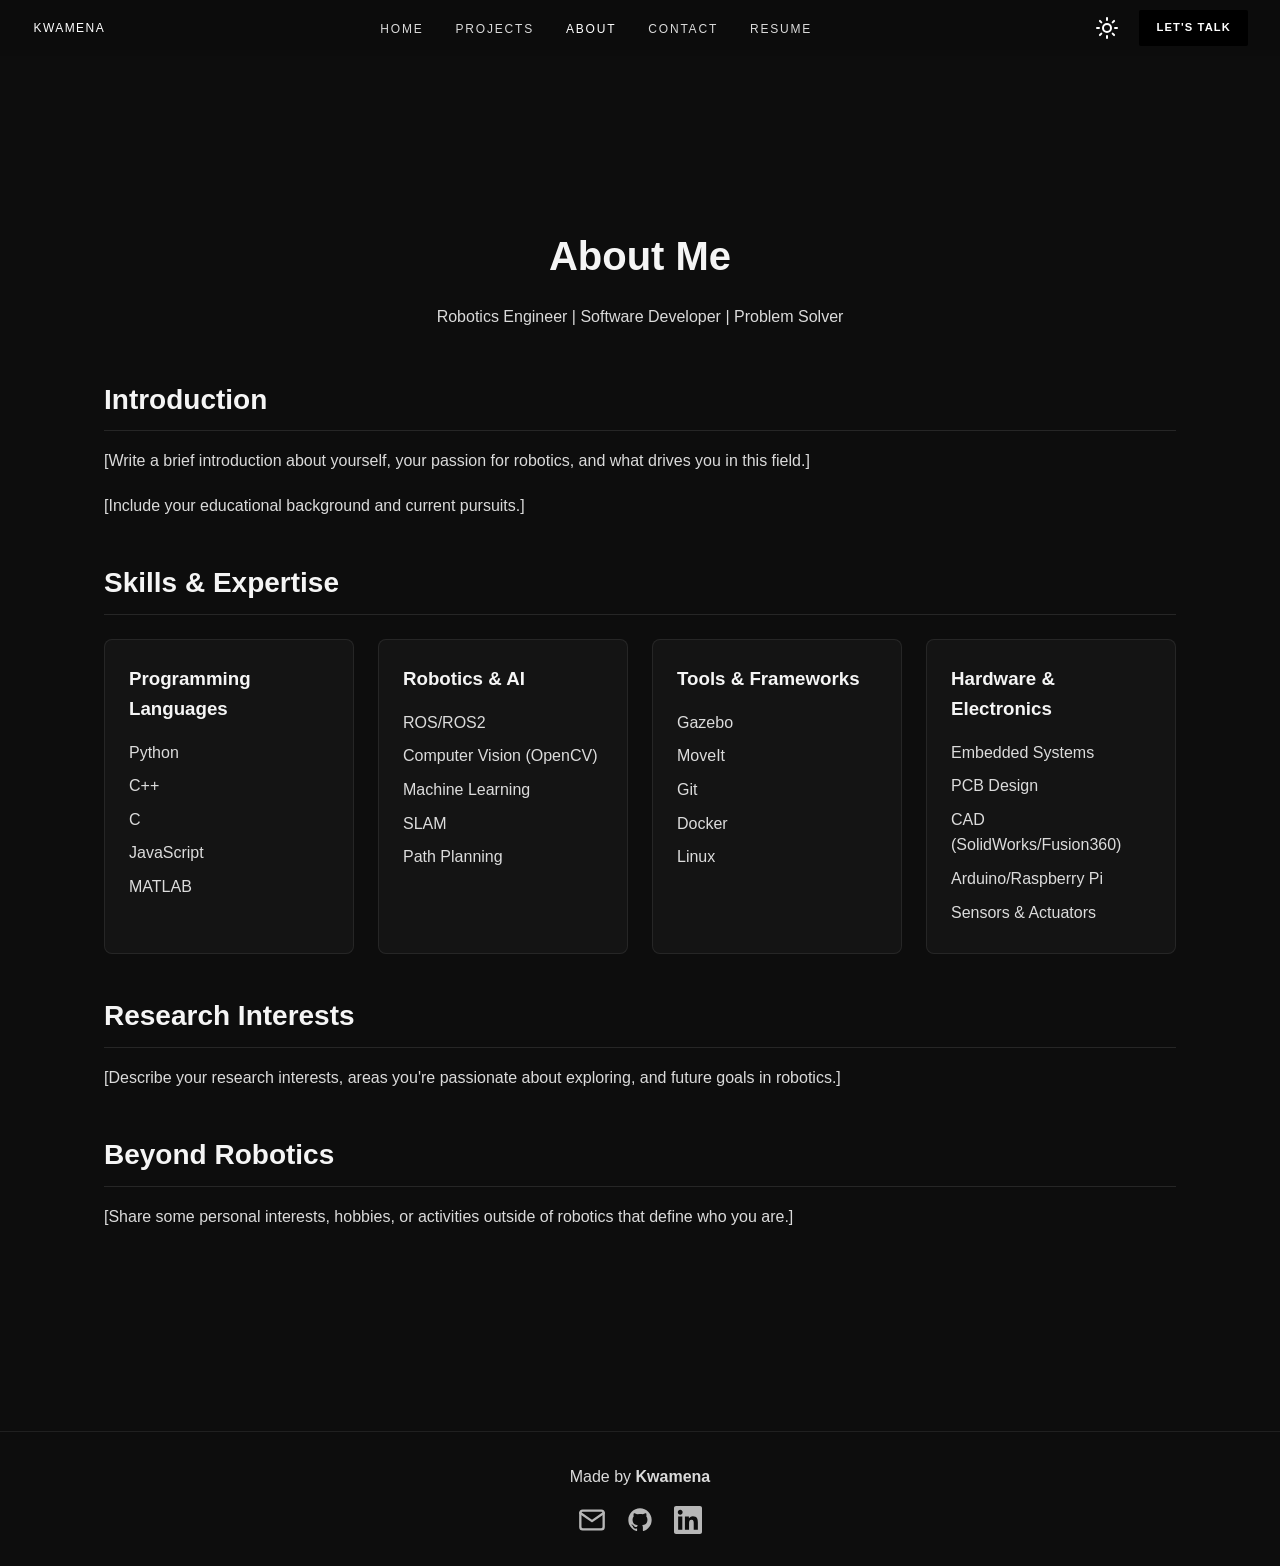
==== commit bbce9780: "Added resume page to home." ====
--- a/about.html
+++ b/about.html
@@ -14,7 +14,6 @@
     <header class="sticky-header">
         <a href="index.html" class="header-logo">
             <span>KWAMENA</span>
-            <span>PORTFOLIO</span>
         </a>
         <nav>
             <ul class="header-nav">
@@ -22,6 +21,7 @@
                 <li><a href="index.html#projects">Projects</a></li>
                 <li><a href="about.html" class="active">About</a></li>
                 <li><a href="contact.html">Contact</a></li>
+                <li><a href="resume.html">Resume</a></li>
             </ul>
         </nav>
         <div class="header-cta">
@@ -38,6 +38,7 @@
                 <li><a href="index.html#projects">Projects</a></li>
                 <li><a href="about.html" class="active">About</a></li>
                 <li><a href="contact.html">Contact</a></li>
+                <li><a href="resume.html">Resume</a></li>
             </ul>
         </nav>
     </div>
@@ -129,7 +130,7 @@
 
     <!-- start footer -->
     <footer class="footer">
-        <p>Made with ❤️ by <strong>Your Name</strong></p>
+        <p>Made by <strong>Kwamena</strong></p>
         <div class="footer-social">
             <a data-social="email" href="#" aria-label="Email"><img src="assets/icons/email.svg" width="28" height="28" alt="" class="footer-icon"></a>
             <a data-social="github" href="#" target="_blank" rel="noopener" aria-label="GitHub"><img src="assets/icons/github.svg" width="28" height="28" alt="" class="footer-icon"></a>
--- a/css/header.css
+++ b/css/header.css
@@ -20,19 +20,42 @@
   transition: var(--header-transition);
   background-color: transparent;
   backdrop-filter: none;
-}
-
-/* Condensed state — unified dark palette */
+  /* High-contrast over video: text remains readable during motion */
+  --nav-text-shadow: 0 1px 3px rgba(0, 0, 0, 0.8), 0 0 1px rgba(0, 0, 0, 0.9);
+}
+
+/* Condensed state — solid background, no shadow needed */
 .sticky-header.is-condensed {
   height: var(--header-height-condensed);
   background-color: rgba(13, 13, 13, 0.95);
   backdrop-filter: blur(12px);
 }
 
-/* On dark-theme pages: header uses same dark as content */
+.sticky-header.is-condensed .header-logo,
+.sticky-header.is-condensed .header-nav a {
+  text-shadow: none;
+}
+
+.sticky-header.is-condensed .header-cta .btn {
+  text-shadow: none;
+  background: #000;
+  border-color: transparent;
+}
+
+.sticky-header.is-condensed .header-cta .btn:hover {
+  background: #222;
+}
+
+/* On dark-theme pages: header uses same dark as content; no shadow needed */
 body.theme-dark .sticky-header {
   background-color: rgba(13, 13, 13, 0.95);
   backdrop-filter: blur(12px);
+}
+
+body.theme-dark .sticky-header .header-logo,
+body.theme-dark .sticky-header .header-nav a,
+body.theme-dark .sticky-header .header-cta .btn {
+  text-shadow: none;
 }
 
 body.theme-dark .sticky-header.is-condensed {
@@ -54,11 +77,13 @@
 body.theme-light .sticky-header.is-condensed .header-cta .btn,
 body.theme-light .sticky-header.is-condensed .theme-toggle-icon {
   color: #1a1a1a;
+  text-shadow: none;
 }
 
 body.theme-light .sticky-header.is-condensed .header-cta .btn {
   background: #1a1a1a;
   color: #fff;
+  border-color: transparent;
 }
 
 body.theme-light .sticky-header.is-condensed .header-cta .btn:hover {
@@ -96,35 +121,48 @@
   object-fit: contain;
 }
 
-/* Toggle icon: white on dark/transparent header (default) */
+/* Toggle icon: white with shadow over video; no shadow when condensed */
 .sticky-header #theme-toggle img {
   filter: brightness(0) invert(1);
+  filter: drop-shadow(0 1px 2px rgba(0, 0, 0, 0.8)) brightness(0) invert(1);
+}
+
+.sticky-header.is-condensed #theme-toggle img {
+  filter: brightness(0) invert(1);
 }
 
 body.theme-light .sticky-header.is-condensed #theme-toggle img {
   filter: none;
 }
 
+/* Logo: KWAMENA (large bold) + PORTFOLIO (smaller, slight indent) — match reference */
 .sticky-header .header-logo {
+  font-family: -apple-system, BlinkMacSystemFont, 'Segoe UI', Roboto, sans-serif;
   font-size: 1.5rem;
   font-weight: 700;
   color: #fff;
   text-decoration: none;
   letter-spacing: 0.02em;
-  line-height: 1.2;
+  line-height: 1.25;
+  text-transform: uppercase;
+  text-shadow: var(--nav-text-shadow);
 }
 
 .sticky-header .header-logo span:first-child {
   display: block;
   font-size: 1em;
+  font-weight: 700;
+  line-height: 1.1;
 }
 
 .sticky-header .header-logo span:last-child {
   display: block;
-  font-size: 0.45em;
-  font-weight: 500;
-  letter-spacing: 0.15em;
-  opacity: 0.95;
+  font-size: 0.5em;
+  font-weight: 400;
+  letter-spacing: 0.12em;
+  margin-top: 0.1em;
+  margin-left: 0.12em;
+  opacity: 1;
 }
 
 .sticky-header .header-nav {
@@ -144,6 +182,7 @@
   letter-spacing: 0.15em;
   text-transform: uppercase;
   transition: opacity 0.2s ease;
+  text-shadow: var(--nav-text-shadow);
 }
 
 .sticky-header .header-nav a:hover,
@@ -168,12 +207,13 @@
   letter-spacing: 0.1em;
   text-transform: uppercase;
   color: #fff;
-  background: #000;
-  border: none;
+  background: rgba(0, 0, 0, 0.6);
+  border: 1px solid rgba(255, 255, 255, 0.3);
   border-radius: 2px;
   cursor: pointer;
   text-decoration: none;
-  transition: background 0.2s ease, color 0.2s ease;
+  transition: background 0.2s ease, color 0.2s ease, border-color 0.2s ease;
+  text-shadow: var(--nav-text-shadow);
 }
 
 .sticky-header .header-cta .btn:hover {
